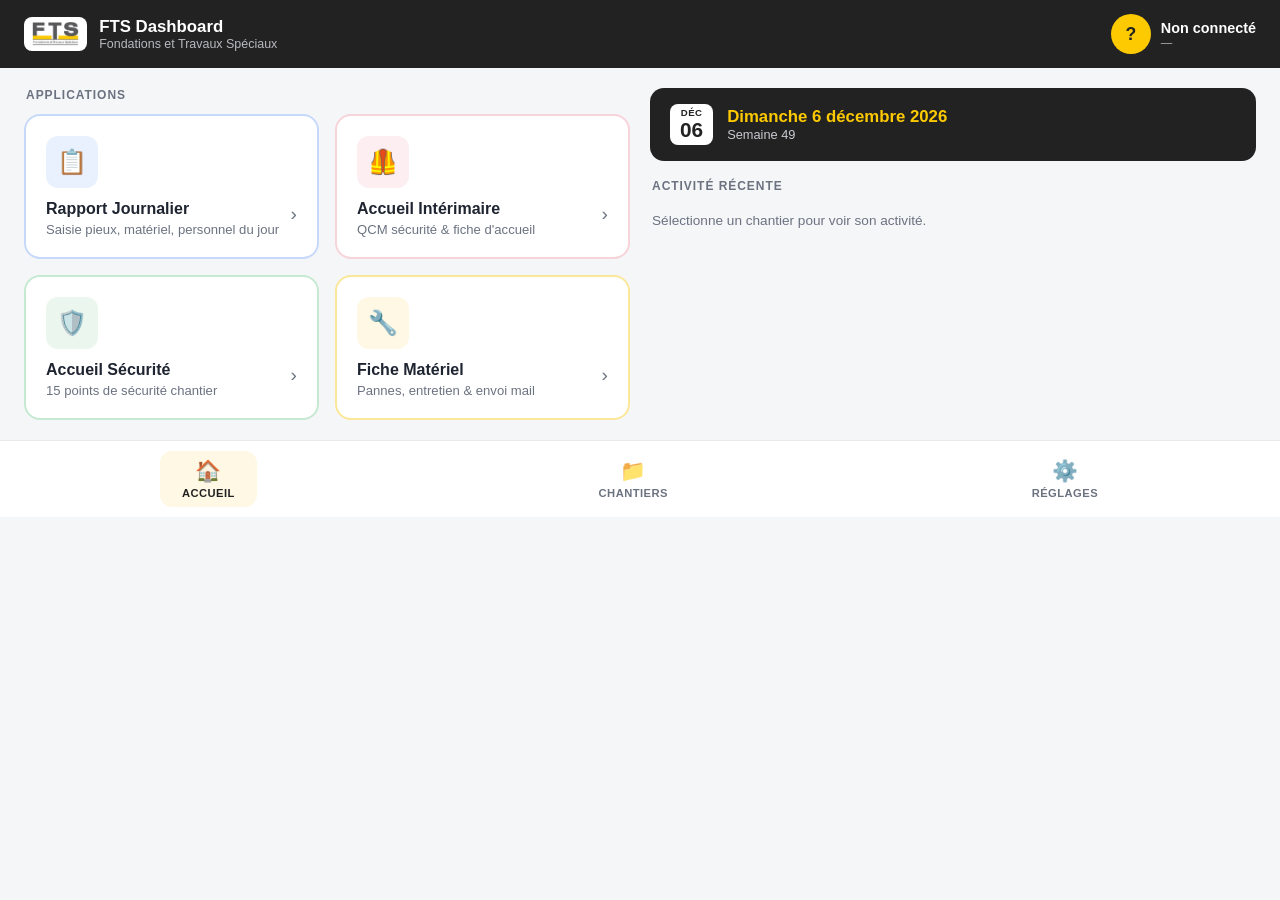
==== index.html @ 3847c440 "Logo réel + majuscules + logo cliquable" ====
<!DOCTYPE html>
<html lang="fr">
<head>
<meta charset="UTF-8">
<meta name="viewport" content="width=device-width, initial-scale=1.0, maximum-scale=1.0">
<meta name="mobile-web-app-capable" content="yes">
<meta name="theme-color" content="#3A3A3A">
<link rel="manifest" href="manifest_dashboard.json">
<link rel="icon" type="image/png" sizes="192x192" href="icon-dashboard-192.png">
<script>
if ("serviceWorker" in navigator) {
  navigator.serviceWorker.register("/sw_dashboard.js").catch(() => {});
}
</script>
<title>FTS Dashboard</title>
<link rel="stylesheet" href="css/dashboard.css">
<script src="https://accounts.google.com/gsi/client" async defer></script>
</head>
<body>

<div class="app-shell active" id="appShell">

  <!-- Barre du haut : logo, chantier actif, utilisateur -->
  <header class="app-topbar">
    <a href="/index.html" class="app-topbar-brand" style="text-decoration:none;color:inherit;cursor:pointer" aria-label="Retour à l'accueil">
      <img src="/assets/logo-fts.png" alt="FTS" class="logo-badge-img">

      <div class="brand-titles">
        <h1>FTS Dashboard</h1>
        <p>Fondations et Travaux Spéciaux</p>
      </div>
    </a>
    <div class="app-topbar-right">
      <div class="chantier-badge" id="chantierBadge" hidden>
        <div class="code" id="chantierBadgeCode">—</div>
        <div class="nom" id="chantierBadgeNom">—</div>
      </div>
      <div class="user-avatar-block">
        <div class="user-avatar" id="userAvatar">?</div>
        <div>
          <div class="name" id="userName">Non connecté</div>
          <div class="role" id="userRole">—</div>
        </div>
      </div>
    </div>
  </header>

  <!-- Vue ACCUEIL -->
  <main class="app-view active" id="view-accueil">
    <div class="app-body">
      <div class="app-col-left">
        <div class="activite-title" style="margin-top:0">Applications</div>
        <div class="app-tiles-grid">
          <a class="app-tile accent-blue" href="rapport/">
            <div class="tile-icon icon-blue">📋</div>
            <h3>Rapport Journalier</h3>
            <p>Saisie pieux, matériel, personnel du jour</p>
            <span class="tile-chevron">›</span>
          </a>
          <a class="app-tile accent-pink" href="accueil-interimaire/">
            <div class="tile-icon icon-pink">🦺</div>
            <h3>Accueil Intérimaire</h3>
            <p>QCM sécurité &amp; fiche d'accueil</p>
            <span class="tile-chevron">›</span>
          </a>
          <a class="app-tile accent-green" href="accueil-securite/">
            <div class="tile-icon icon-green">🛡️</div>
            <h3>Accueil Sécurité</h3>
            <p>15 points de sécurité chantier</p>
            <span class="tile-chevron">›</span>
          </a>
          <a class="app-tile accent-yellow" href="materiel/">
            <div class="tile-icon icon-yellow">🔧</div>
            <h3>Fiche Matériel</h3>
            <p>Pannes, entretien &amp; envoi mail</p>
            <span class="tile-chevron">›</span>
          </a>
        </div>
      </div>

      <div class="app-col-right">
        <div class="date-banner">
          <div class="date-box">
            <div class="mois" id="dateBoxMois">—</div>
            <div class="jour" id="dateBoxJour">—</div>
          </div>
          <div>
            <div class="date-main" id="dateMain">—</div>
            <div class="date-sub" id="dateSub">—</div>
          </div>
        </div>

        <div class="activite-title">Activité récente</div>
        <div id="activiteList">
          <div class="activite-empty">Sélectionne un chantier pour voir son activité.</div>
        </div>
      </div>
    </div>
  </main>

  <!-- Vue CHANTIERS -->
  <main class="app-view" id="view-chantiers">
    <div class="app-body" style="flex-direction:column;max-width:700px">
      <div class="panel" id="panel-chantier-actif">
        <h2 class="panel-title">Chantier actif</h2>
        <p class="panel-sub">Choisis le chantier sur lequel tu travailles aujourd'hui.</p>
        <div class="chantier-actif-row">
          <select id="chantierActifSelect" class="chantier-select">
            <option value="">— Sélectionner un chantier —</option>
          </select>
          <button type="button" class="btn-secondary" id="refreshChantiersBtn">↻ Actualiser</button>
        </div>
        <p class="form-status" id="chantierActifStatus"></p>
      </div>
    </div>
  </main>

  <!-- Vue RÉGLAGES -->
  <main class="app-view" id="view-reglages">
    <div class="app-body" style="flex-direction:column;max-width:600px">
      <div class="panel">
        <h2 class="panel-title">Compte Google</h2>
        <p class="panel-sub" id="adminAccountInfo">Non connecté</p>
        <button class="btn-secondary" id="signInBtn">Se connecter</button>
        <button class="btn-secondary" id="signOutBtn" hidden>Se déconnecter</button>
      </div>
      <div class="panel">
        <h2 class="panel-title">À propos</h2>
        <p class="panel-sub">FTS Dashboard — Fondations et Travaux Spéciaux.<br>Une seule appli pour l'ouverture de chantier, les rapports, les accueils et la fiche matériel.</p>
      </div>
    </div>
  </main>

  <!-- Barre de navigation basse -->
  <nav class="app-tabbar">
    <button class="app-tab active" id="tabAccueil" data-view="view-accueil">
      <span class="tab-icon">🏠</span>ACCUEIL
    </button>
    <button class="app-tab" id="tabChantiers" data-view="view-chantiers">
      <span class="tab-icon">📁</span>CHANTIERS
    </button>
    <button class="app-tab" id="tabReglages" data-view="view-reglages">
      <span class="tab-icon">⚙️</span>RÉGLAGES
    </button>
  </nav>

</div>

<script src="js/auth.js"></script>
<script src="js/drive.js"></script>
<script src="js/notifications.js"></script>
<script src="js/dashboard.js"></script>
</body>
</html>
---- css/dashboard.css ----
:root {
  --anthracite: #222222;
  --fts-yellow: #FDCA01;
  --bg: #F5F6F8;
  --card-bg: #FFFFFF;
  --text-main: #1E2430;
  --text-sub: #6B7280;
  --border: #E7E9ED;
  --blue: #EAF1FE;
  --blue-icon: #4C82F0;
  --pink: #FDEEF1;
  --pink-icon: #EE7C93;
  --green: #EAF6EE;
  --green-icon: #3FAE63;
  --yellow: #FEF8E4;
  --yellow-icon: #E8B923;
  --radius: 14px;
  --shadow: 0 1px 2px rgba(20,20,30,0.04), 0 6px 16px rgba(20,20,30,0.05);
}

* { box-sizing: border-box; }

body {
  margin: 0;
  font-family: -apple-system, BlinkMacSystemFont, "Segoe UI", Roboto, sans-serif;
  background: var(--bg);
  color: var(--text-main);
}

.topbar {
  display: flex;
  align-items: center;
  justify-content: space-between;
  padding: 14px 24px;
  background: var(--anthracite);
  color: white;
}

.topbar-brand {
  display: flex;
  align-items: baseline;
  gap: 10px;
}

.brand-mark {
  font-weight: 800;
  font-size: 1.2rem;
  color: var(--fts-yellow);
  letter-spacing: 0.5px;
}

.brand-sub {
  font-size: 0.8rem;
  color: #C9CBCF;
}

.topbar-actions {
  display: flex;
  align-items: center;
  gap: 10px;
}

.icon-btn {
  position: relative;
  background: rgba(255,255,255,0.08);
  border: none;
  color: white;
  border-radius: 10px;
  width: 38px;
  height: 38px;
  font-size: 1rem;
  cursor: pointer;
}

.icon-btn:hover { background: rgba(255,255,255,0.16); }

.badge {
  position: absolute;
  top: -4px;
  right: -4px;
  background: #E24C4C;
  color: white;
  font-size: 0.65rem;
  font-weight: 700;
  border-radius: 50%;
  width: 16px;
  height: 16px;
  display: flex;
  align-items: center;
  justify-content: center;
}

.user-chip {
  display: flex;
  align-items: center;
  gap: 8px;
  font-size: 0.85rem;
  padding: 6px 12px;
  background: rgba(255,255,255,0.08);
  border-radius: 20px;
}

.user-dot {
  width: 8px;
  height: 8px;
  border-radius: 50%;
  background: #9AA0AA;
}

.user-dot.online { background: #3FAE63; }

.dashboard {
  max-width: 960px;
  margin: 28px auto;
  padding: 0 20px;
  display: flex;
  flex-direction: column;
  gap: 24px;
}

.panel {
  background: var(--card-bg);
  border: 1px solid var(--border);
  border-radius: var(--radius);
  padding: 22px 24px;
}

.panel-title {
  margin: 0 0 4px 0;
  font-size: 1.05rem;
  font-weight: 700;
}

.panel-title.small-caps {
  text-transform: uppercase;
  font-size: 0.78rem;
  letter-spacing: 0.08em;
  color: var(--text-sub);
  font-weight: 700;
}

.panel-sub {
  margin: 0 0 18px 0;
  font-size: 0.88rem;
  color: var(--text-sub);
}

.chantier-form {
  display: grid;
  grid-template-columns: 1fr 1fr 1fr auto;
  gap: 14px;
  align-items: end;
}

.field {
  display: flex;
  flex-direction: column;
  gap: 6px;
}

.field label {
  font-size: 0.78rem;
  color: var(--text-sub);
  font-weight: 600;
}

.field input {
  padding: 9px 11px;
  border: 1px solid var(--border);
  border-radius: 8px;
  font-size: 0.9rem;
}

.field input:focus {
  outline: 2px solid var(--blue-icon);
  outline-offset: 1px;
}

.btn-primary {
  background: var(--anthracite);
  color: white;
  border: none;
  border-radius: 8px;
  padding: 10px 18px;
  font-size: 0.9rem;
  font-weight: 600;
  cursor: pointer;
  white-space: nowrap;
}

.btn-primary:hover { background: #34343a; }

.btn-secondary {
  background: white;
  border: 1px solid var(--border);
  border-radius: 8px;
  padding: 8px 14px;
  font-size: 0.85rem;
  font-weight: 600;
  cursor: pointer;
  margin-right: 8px;
}

.form-status {
  margin: 12px 0 0 0;
  font-size: 0.85rem;
  color: var(--text-sub);
  min-height: 1em;
}

.tiles-grid {
  display: grid;
  grid-template-columns: 1fr 1fr;
  gap: 16px;
  margin-top: 14px;
}

.tile {
  display: flex;
  align-items: center;
  gap: 14px;
  padding: 16px;
  background: var(--card-bg);
  border: 1px solid var(--border);
  border-radius: var(--radius);
  box-shadow: var(--shadow);
  text-decoration: none;
  color: inherit;
  transition: transform 0.12s ease, box-shadow 0.12s ease;
}

.tile:hover {
  transform: translateY(-2px);
  box-shadow: 0 4px 10px rgba(20,20,30,0.08), 0 10px 22px rgba(20,20,30,0.08);
}

.tile-icon {
  width: 46px;
  height: 46px;
  border-radius: 12px;
  display: flex;
  align-items: center;
  justify-content: center;
  font-size: 1.3rem;
  flex-shrink: 0;
}

.icon-blue { background: var(--blue); }
.icon-pink { background: var(--pink); }
.icon-green { background: var(--green); }
.icon-yellow { background: var(--yellow); }

.tile-body h3 {
  margin: 0 0 2px 0;
  font-size: 0.95rem;
  font-weight: 700;
}

.tile-body p {
  margin: 0;
  font-size: 0.82rem;
  color: var(--text-sub);
}

.tile-chevron {
  margin-left: auto;
  color: var(--text-sub);
  font-size: 1.2rem;
}

.side-panel {
  position: fixed;
  top: 0;
  right: 0;
  height: 100%;
  width: 340px;
  background: var(--card-bg);
  border-left: 1px solid var(--border);
  box-shadow: -6px 0 24px rgba(20,20,30,0.08);
  padding: 20px;
  z-index: 50;
}

.side-panel-header {
  display: flex;
  justify-content: space-between;
  align-items: center;
  margin-bottom: 16px;
}

.side-panel-header h3 { margin: 0; font-size: 1rem; }

.side-panel .icon-btn {
  background: var(--bg);
  color: var(--text-main);
}

.notif-list {
  list-style: none;
  margin: 0;
  padding: 0;
  display: flex;
  flex-direction: column;
  gap: 10px;
}

.notif-empty {
  color: var(--text-sub);
  font-size: 0.85rem;
}

.admin-block {
  margin-bottom: 22px;
  padding-bottom: 18px;
  border-bottom: 1px solid var(--border);
}

.admin-block h4 {
  margin: 0 0 8px 0;
  font-size: 0.85rem;
  text-transform: uppercase;
  letter-spacing: 0.05em;
  color: var(--text-sub);
}

.admin-hint {
  font-size: 0.82rem;
  color: var(--text-sub);
}

.chantier-actif-row {
  display: flex;
  gap: 10px;
  align-items: center;
}

.chantier-select {
  flex: 1;
  padding: 9px 11px;
  border: 1px solid var(--border);
  border-radius: 8px;
  font-size: 0.9rem;
  background: white;
  color: var(--text-main);
}

.chantier-select:focus {
  outline: 2px solid var(--blue-icon);
  outline-offset: 1px;
}

.chantier-select.actif-selected {
  border-color: var(--green-icon);
  background: var(--green);
}

/* ─── Vue "app" tablette (accueil / chantiers / réglages) ─── */

.app-shell {
  display: none;
  flex-direction: column;
  min-height: 100vh;
}
.app-shell.active { display: flex; }

.app-topbar {
  display: flex;
  align-items: center;
  justify-content: space-between;
  gap: 16px;
  padding: 14px 24px;
  background: var(--anthracite);
  color: white;
  flex-wrap: wrap;
}
.app-topbar-brand { display: flex; align-items: center; gap: 12px; }
.app-topbar-brand .logo-badge-img {
  background: white; border-radius: 8px; padding: 5px 8px;
  height: 34px; width: auto; display: block;
}
.app-topbar-brand .brand-titles h1 { font-size: 1.05rem; margin: 0; }
.app-topbar-brand .brand-titles p { font-size: 0.78rem; color: #B8BAC0; margin: 0; }

.app-topbar-right { display: flex; align-items: center; gap: 14px; }

.chantier-badge {
  border: 1px solid var(--fts-yellow);
  border-radius: 20px;
  padding: 6px 16px;
  text-align: center;
  line-height: 1.2;
}
.chantier-badge .code { color: var(--fts-yellow); font-weight: 800; font-size: 0.95rem; }
.chantier-badge .nom { color: #D8D9DC; font-size: 0.72rem; text-transform: uppercase; letter-spacing: 0.03em; }

.user-avatar-block { display: flex; align-items: center; gap: 10px; }
.user-avatar {
  width: 40px; height: 40px; border-radius: 50%;
  background: var(--fts-yellow); color: var(--anthracite);
  display: flex; align-items: center; justify-content: center;
  font-weight: 800; font-size: 1.1rem; flex-shrink: 0;
}
.user-avatar-block .name { font-size: 0.9rem; font-weight: 700; color: white; }
.user-avatar-block .role { font-size: 0.72rem; color: #B8BAC0; }

.app-body { flex: 1; display: flex; gap: 20px; padding: 20px 24px; max-width: 1400px; margin: 0 auto; width: 100%; }
.app-col-left { flex: 1; min-width: 0; }
.app-col-right { flex: 1; min-width: 0; }

.app-tiles-grid { display: grid; grid-template-columns: 1fr 1fr; gap: 16px; margin-top: 12px; }
.app-tile {
  border: 2px solid var(--border); border-radius: 16px; padding: 20px;
  background: white; text-decoration: none; color: inherit; display: block;
  transition: transform 0.12s ease, box-shadow 0.12s ease;
}
.app-tile:hover { transform: translateY(-2px); box-shadow: var(--shadow); }
.app-tile.accent-blue { border-color: #C7D9FB; }
.app-tile.accent-pink { border-color: #F7D3DA; }
.app-tile.accent-green { border-color: #C6E9D1; }
.app-tile.accent-yellow { border-color: #FBE79A; }
.app-tile .tile-icon { width: 52px; height: 52px; font-size: 1.5rem; margin-bottom: 12px; }
.app-tile h3 { margin: 0 0 4px 0; font-size: 1rem; }
.app-tile p { margin: 0; font-size: 0.82rem; color: var(--text-sub); }
.app-tile .tile-chevron { float: right; margin-top: -34px; }

.date-banner {
  background: var(--anthracite); color: white; border-radius: 14px;
  padding: 16px 20px; display: flex; align-items: center; gap: 14px;
}
.date-banner .date-box {
  background: white; color: var(--anthracite); border-radius: 8px;
  padding: 4px 10px; text-align: center; line-height: 1.1; flex-shrink: 0;
}
.date-banner .date-box .mois { font-size: 0.6rem; font-weight: 800; letter-spacing: 0.05em; }
.date-banner .date-box .jour { font-size: 1.3rem; font-weight: 800; }
.date-banner .date-main { font-weight: 700; color: var(--fts-yellow); font-size: 1.05rem; }
.date-banner .date-sub { font-size: 0.8rem; color: #C9CBCF; }

.activite-title { text-transform: uppercase; font-size: 0.75rem; letter-spacing: 0.08em; color: var(--text-sub); font-weight: 700; margin: 18px 0 10px 2px; }
.activite-item {
  background: white; border: 1px solid var(--border); border-radius: 12px;
  padding: 12px 16px; display: flex; align-items: flex-start; gap: 12px; margin-bottom: 10px;
}
.activite-dot { width: 9px; height: 9px; border-radius: 50%; margin-top: 5px; flex-shrink: 0; }
.activite-dot.blue { background: #4C82F0; }
.activite-dot.red { background: #E24C4C; }
.activite-dot.green { background: #3FAE63; }
.activite-dot.yellow { background: #E8B923; }
.activite-body { flex: 1; min-width: 0; }
.activite-body .titre { font-weight: 700; font-size: 0.9rem; }
.activite-body .detail { font-size: 0.8rem; color: var(--text-sub); }
.activite-time { font-size: 0.78rem; color: var(--text-sub); white-space: nowrap; }
.activite-empty { font-size: 0.85rem; color: var(--text-sub); padding: 10px 2px; }

.app-tabbar {
  display: flex; justify-content: space-around; align-items: center;
  background: white; border-top: 1px solid var(--border);
  padding: 10px 0 calc(10px + env(safe-area-inset-bottom));
  position: sticky; bottom: 0;
}
.app-tab {
  display: flex; flex-direction: column; align-items: center; gap: 4px;
  background: none; border: none; cursor: pointer; padding: 8px 22px; border-radius: 12px;
  font-size: 0.7rem; font-weight: 700; letter-spacing: 0.04em; color: var(--text-sub);
}
.app-tab .tab-icon { font-size: 1.3rem; }
.app-tab.active { background: var(--yellow); color: var(--anthracite); }

.app-view { display: none; }
.app-view.active { display: block; }

@media (max-width: 900px) {
  .app-body { flex-direction: column; }
  .app-tiles-grid { grid-template-columns: 1fr 1fr; }
}
@media (max-width: 640px) {
  .app-tiles-grid { grid-template-columns: 1fr; }
  .app-topbar { padding: 12px 16px; }
  .tiles-grid { grid-template-columns: 1fr; }
  .chantier-form { grid-template-columns: 1fr; }
  .chantier-actif-row { flex-direction: column; align-items: stretch; }
  .side-panel { width: 100%; }
}
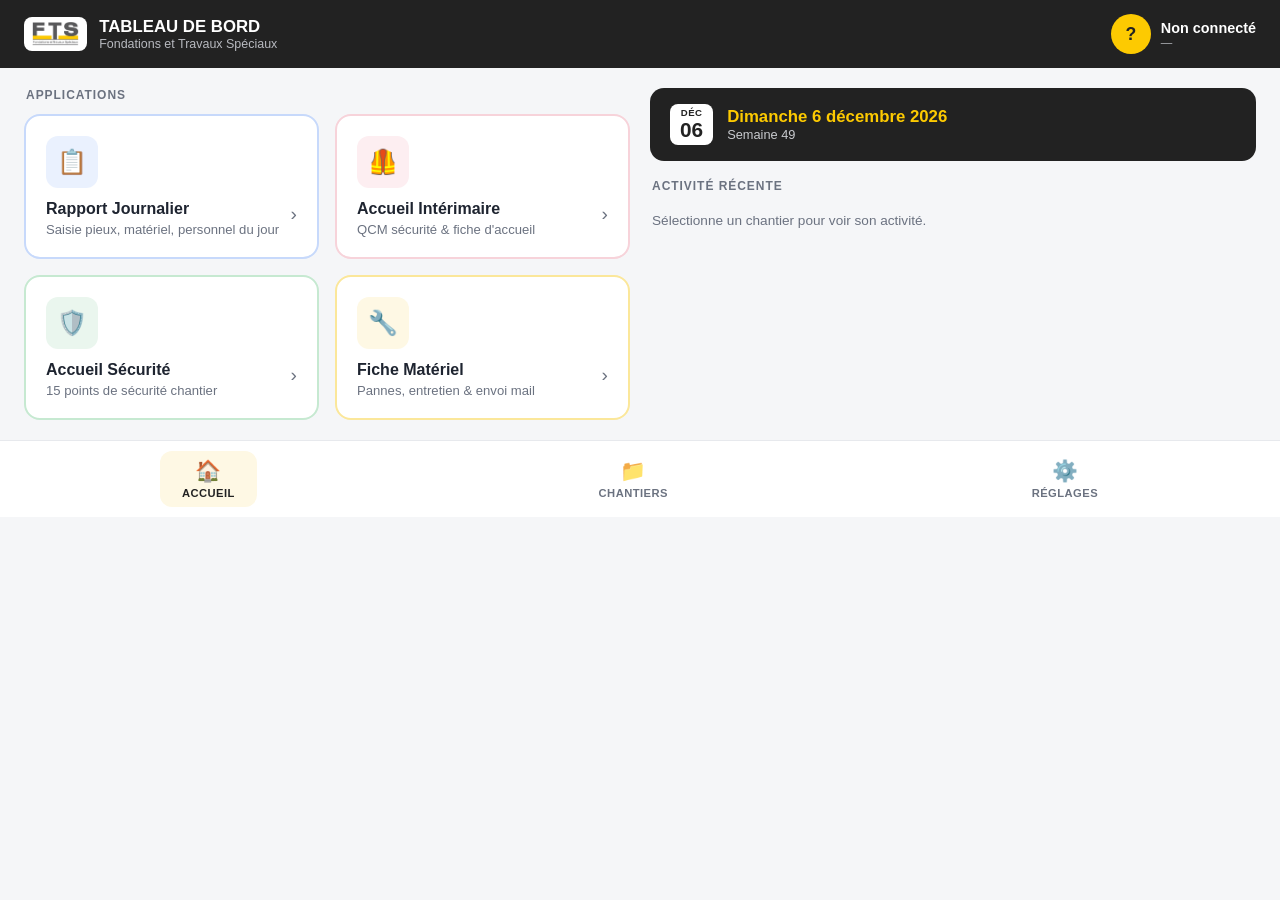
==== commit da4e3556: "MAJ TOTALE" ====
--- a/index.html
+++ b/index.html
@@ -12,7 +12,7 @@
   navigator.serviceWorker.register("/sw_dashboard.js").catch(() => {});
 }
 </script>
-<title>FTS Dashboard</title>
+<title>Tableau de bord</title>
 <link rel="stylesheet" href="css/dashboard.css">
 <script src="https://accounts.google.com/gsi/client" async defer></script>
 </head>
@@ -26,7 +26,7 @@
       <img src="/assets/logo-fts.png" alt="FTS" class="logo-badge-img">
 
       <div class="brand-titles">
-        <h1>FTS Dashboard</h1>
+        <h1>TABLEAU DE BORD</h1>
         <p>Fondations et Travaux Spéciaux</p>
       </div>
     </a>
@@ -112,8 +112,37 @@
         </div>
         <p class="form-status" id="chantierActifStatus"></p>
       </div>
+
+      <!-- Documents du chantier -->
+      <div class="panel" id="panel-documents" hidden>
+        <h2 class="panel-title">Documents du chantier</h2>
+        <p class="panel-sub">Consulte les dossiers et fichiers directement ici, sans ouvrir Google Drive.</p>
+
+        <!-- Fil d'ariane -->
+        <div id="docsBreadcrumb" class="docs-breadcrumb"></div>
+
+        <!-- Grille des dossiers -->
+        <div id="docsFolders" class="docs-folders-grid"></div>
+
+        <!-- Liste des fichiers d'un dossier -->
+        <div id="docsFiles" class="docs-files-list"></div>
+      </div>
     </div>
   </main>
+
+  <!-- Aperçu de fichier -->
+  <div class="doc-preview-overlay" id="docPreviewOverlay">
+    <div class="doc-preview-box">
+      <div class="doc-preview-header">
+        <span id="docPreviewTitle">Fichier</span>
+        <div>
+          <a id="docPreviewOpenLink" href="#" target="_blank" class="btn-secondary" style="margin-right:8px">Ouvrir dans Drive ↗</a>
+          <button class="icon-btn-dark" id="docPreviewClose">✕</button>
+        </div>
+      </div>
+      <iframe id="docPreviewFrame" class="doc-preview-frame"></iframe>
+    </div>
+  </div>
 
   <!-- Vue RÉGLAGES -->
   <main class="app-view" id="view-reglages">
@@ -126,7 +155,7 @@
       </div>
       <div class="panel">
         <h2 class="panel-title">À propos</h2>
-        <p class="panel-sub">FTS Dashboard — Fondations et Travaux Spéciaux.<br>Une seule appli pour l'ouverture de chantier, les rapports, les accueils et la fiche matériel.</p>
+        <p class="panel-sub">TABLEAU DE BORD — Fondations et Travaux Spéciaux.<br>Une seule appli pour l'ouverture de chantier, les rapports, les accueils et la fiche matériel.</p>
       </div>
     </div>
   </main>
--- a/css/dashboard.css
+++ b/css/dashboard.css
@@ -469,6 +469,66 @@
 .app-view { display: none; }
 .app-view.active { display: block; }
 
+/* ─── Documents du chantier (visualisation Drive intégrée) ─── */
+
+.docs-breadcrumb {
+  font-size: 0.82rem;
+  color: var(--text-sub);
+  margin: 4px 0 14px 0;
+}
+.docs-breadcrumb a { color: var(--blue-icon); cursor: pointer; text-decoration: none; }
+.docs-breadcrumb a:hover { text-decoration: underline; }
+
+.docs-folders-grid {
+  display: grid;
+  grid-template-columns: repeat(auto-fill, minmax(160px, 1fr));
+  gap: 12px;
+}
+.docs-folder-tile {
+  display: flex; flex-direction: column; align-items: center; gap: 6px;
+  padding: 16px 8px; border: 1px solid var(--border); border-radius: 12px;
+  background: white; cursor: pointer; text-align: center;
+  transition: transform 0.12s ease, box-shadow 0.12s ease;
+}
+.docs-folder-tile:hover { transform: translateY(-2px); box-shadow: var(--shadow); }
+.docs-folder-tile .icon { font-size: 1.8rem; }
+.docs-folder-tile .name { font-size: 0.78rem; font-weight: 700; color: var(--text-main); word-break: break-word; }
+
+.docs-files-list { margin-top: 14px; }
+.docs-file-row {
+  display: flex; align-items: center; gap: 12px;
+  padding: 10px 12px; border: 1px solid var(--border); border-radius: 10px;
+  margin-bottom: 8px; cursor: pointer; background: white;
+  transition: background 0.12s ease;
+}
+.docs-file-row:hover { background: var(--bg); }
+.docs-file-row .icon { font-size: 1.3rem; flex-shrink: 0; }
+.docs-file-row .info { flex: 1; min-width: 0; }
+.docs-file-row .filename { font-size: 0.88rem; font-weight: 600; color: var(--text-main); overflow: hidden; text-overflow: ellipsis; white-space: nowrap; }
+.docs-file-row .meta { font-size: 0.76rem; color: var(--text-sub); }
+.docs-empty { font-size: 0.85rem; color: var(--text-sub); padding: 10px 2px; }
+
+.doc-preview-overlay {
+  display: none;
+  position: fixed; inset: 0; background: rgba(20,20,30,0.7);
+  z-index: 1000; align-items: center; justify-content: center; padding: 20px;
+}
+.doc-preview-overlay.open { display: flex; }
+.doc-preview-box {
+  background: white; border-radius: 14px; overflow: hidden;
+  width: 100%; max-width: 900px; height: 85vh;
+  display: flex; flex-direction: column;
+}
+.doc-preview-header {
+  display: flex; align-items: center; justify-content: space-between;
+  padding: 12px 16px; background: var(--anthracite); color: white; font-weight: 700; font-size: 0.9rem;
+}
+.icon-btn-dark {
+  background: rgba(255,255,255,0.12); border: none; color: white;
+  border-radius: 8px; width: 32px; height: 32px; cursor: pointer; font-size: 0.9rem;
+}
+.doc-preview-frame { flex: 1; border: none; width: 100%; }
+
 @media (max-width: 900px) {
   .app-body { flex-direction: column; }
   .app-tiles-grid { grid-template-columns: 1fr 1fr; }
@@ -480,4 +540,5 @@
   .chantier-form { grid-template-columns: 1fr; }
   .chantier-actif-row { flex-direction: column; align-items: stretch; }
   .side-panel { width: 100%; }
-}
+  .docs-folders-grid { grid-template-columns: repeat(auto-fill, minmax(120px, 1fr)); }
+}
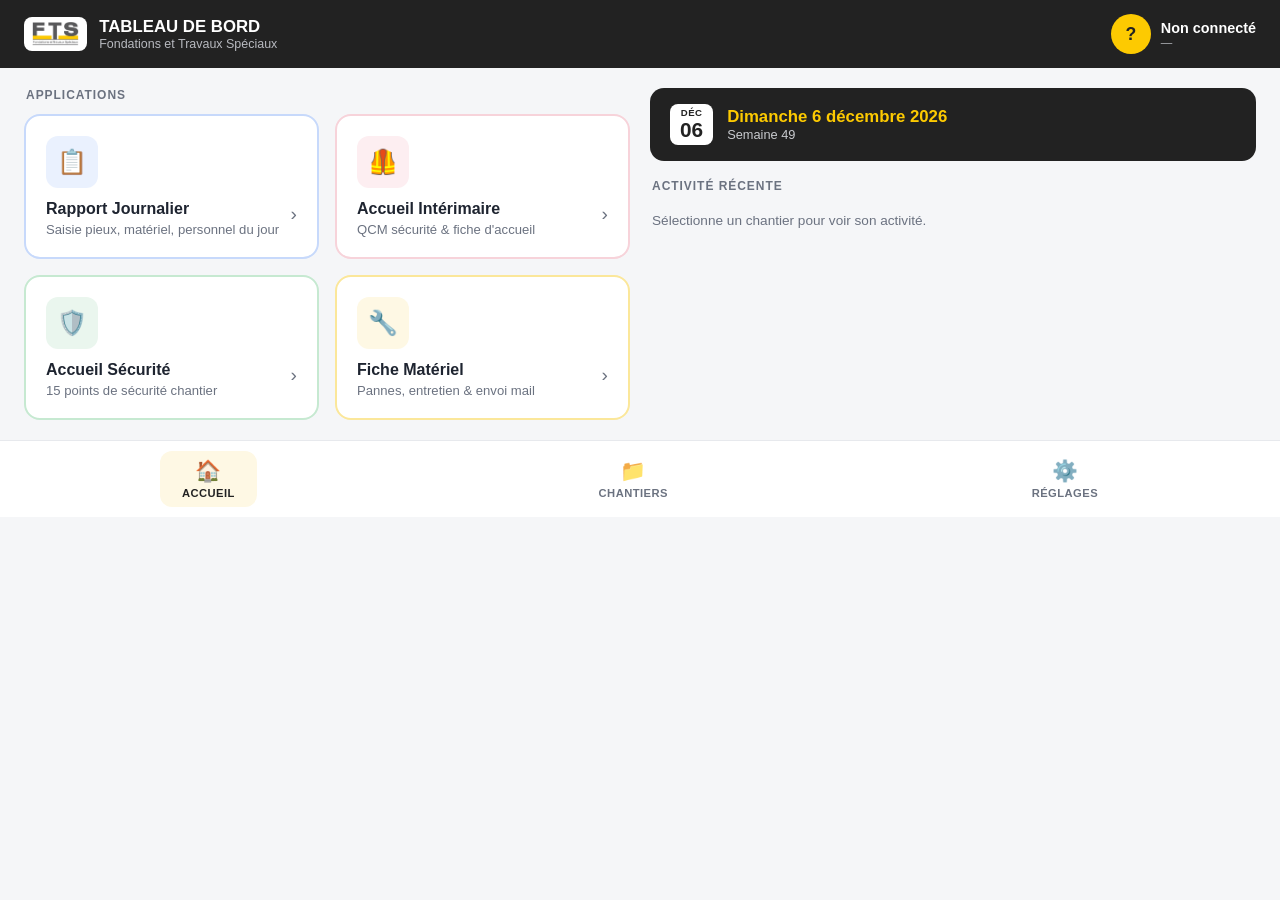
==== commit 60e60204: "MAJ DASH BOARD" ====
--- a/index.html
+++ b/index.html
@@ -116,6 +116,7 @@
       <!-- Documents du chantier -->
       <div class="panel" id="panel-documents" hidden>
         <h2 class="panel-title">Documents du chantier</h2>
+        <p class="panel-sub" id="docsChantierNom" style="font-weight:700;color:var(--text-main)"></p>
         <p class="panel-sub">Consulte les dossiers et fichiers directement ici, sans ouvrir Google Drive.</p>
 
         <!-- Fil d'ariane -->
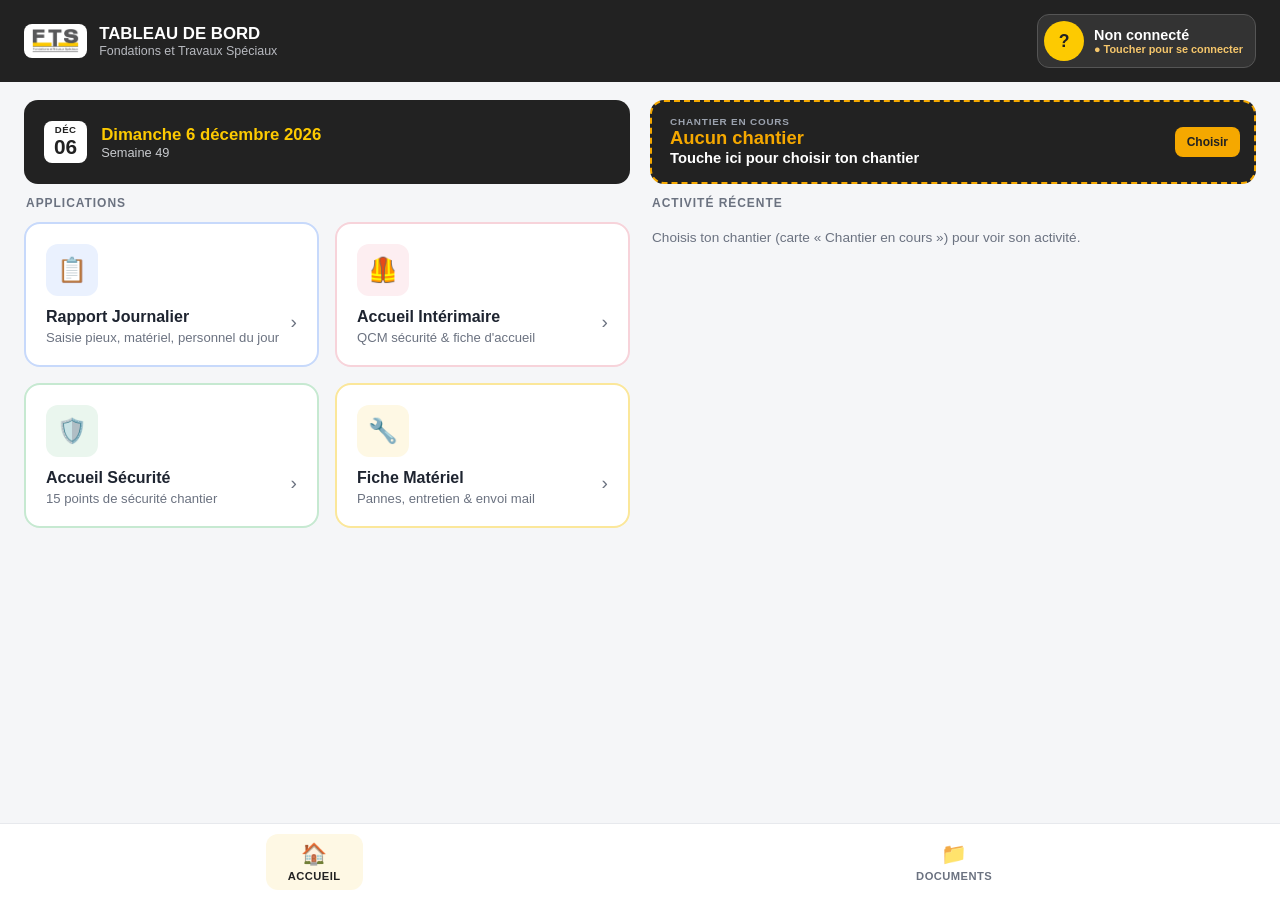
==== commit dd1c6824: "Accueil tablette v3 : chantier en cours, objectif, documents et visionneuse hors ligne" ====
--- a/index.html
+++ b/index.html
@@ -20,33 +20,48 @@
 
 <div class="app-shell active" id="appShell">
 
-  <!-- Barre du haut : logo, chantier actif, utilisateur -->
+  <!-- Barre du haut : logo, pastille hors ligne, bouton compte -->
   <header class="app-topbar">
     <a href="/index.html" class="app-topbar-brand" style="text-decoration:none;color:inherit;cursor:pointer" aria-label="Retour à l'accueil">
       <img src="/assets/logo-fts.png" alt="FTS" class="logo-badge-img">
-
       <div class="brand-titles">
         <h1>TABLEAU DE BORD</h1>
         <p>Fondations et Travaux Spéciaux</p>
       </div>
     </a>
     <div class="app-topbar-right">
-      <div class="chantier-badge" id="chantierBadge" hidden>
-        <div class="code" id="chantierBadgeCode">—</div>
-        <div class="nom" id="chantierBadgeNom">—</div>
-      </div>
-      <div class="user-avatar-block">
+      <span class="ac-horsligne" id="pastilleHorsLigne" hidden>📡 Hors ligne</span>
+      <button type="button" class="user-avatar-block ac-user-btn" id="userBtn" aria-label="Mon compte">
         <div class="user-avatar" id="userAvatar">?</div>
-        <div>
+        <div style="text-align:left">
           <div class="name" id="userName">Non connecté</div>
-          <div class="role" id="userRole">—</div>
+          <div class="role" id="userRole"><span class="ac-st off">● Toucher pour se connecter</span></div>
         </div>
-      </div>
+      </button>
     </div>
   </header>
 
   <!-- Vue ACCUEIL -->
   <main class="app-view active" id="view-accueil">
+    <div class="ac-top-row">
+      <div class="date-banner">
+        <div class="date-box">
+          <div class="mois" id="dateBoxMois">—</div>
+          <div class="jour" id="dateBoxJour">—</div>
+        </div>
+        <div>
+          <div class="date-main" id="dateMain">—</div>
+          <div class="date-sub" id="dateSub">—</div>
+        </div>
+      </div>
+      <button type="button" class="ac-chantier-card" id="chantierCard">
+        <span class="lbl">Chantier en cours</span>
+        <span class="code" id="chantierCode">Aucun chantier</span>
+        <span class="nom" id="chantierNom">Touche ici pour choisir ton chantier</span>
+        <span class="chg" id="chantierChg">Choisir</span>
+      </button>
+    </div>
+
     <div class="app-body">
       <div class="app-col-left">
         <div class="activite-title" style="margin-top:0">Applications</div>
@@ -79,84 +94,33 @@
       </div>
 
       <div class="app-col-right">
-        <div class="date-banner">
-          <div class="date-box">
-            <div class="mois" id="dateBoxMois">—</div>
-            <div class="jour" id="dateBoxJour">—</div>
-          </div>
-          <div>
-            <div class="date-main" id="dateMain">—</div>
-            <div class="date-sub" id="dateSub">—</div>
-          </div>
-        </div>
-
-        <div class="activite-title">Activité récente</div>
+        <div id="objectifBloc" hidden></div>
+        <div class="activite-title" id="activiteTitre">Activité récente</div>
         <div id="activiteList">
-          <div class="activite-empty">Sélectionne un chantier pour voir son activité.</div>
+          <div class="activite-empty">Choisis un chantier pour voir son activité.</div>
         </div>
       </div>
     </div>
   </main>
 
-  <!-- Vue CHANTIERS -->
-  <main class="app-view" id="view-chantiers">
-    <div class="app-body" style="flex-direction:column;max-width:700px">
-      <div class="panel" id="panel-chantier-actif">
-        <h2 class="panel-title">Chantier actif</h2>
-        <p class="panel-sub">Choisis le chantier sur lequel tu travailles aujourd'hui.</p>
-        <div class="chantier-actif-row">
-          <select id="chantierActifSelect" class="chantier-select">
-            <option value="">— Sélectionner un chantier —</option>
-          </select>
-          <button type="button" class="btn-secondary" id="refreshChantiersBtn">↻ Actualiser</button>
-        </div>
-        <p class="form-status" id="chantierActifStatus"></p>
-      </div>
-
-      <!-- Documents du chantier -->
-      <div class="panel" id="panel-documents" hidden>
-        <h2 class="panel-title">Documents du chantier</h2>
-        <p class="panel-sub" id="docsChantierNom" style="font-weight:700;color:var(--text-main)"></p>
-        <p class="panel-sub">Consulte les dossiers et fichiers directement ici, sans ouvrir Google Drive.</p>
-
-        <!-- Fil d'ariane -->
-        <div id="docsBreadcrumb" class="docs-breadcrumb"></div>
-
-        <!-- Grille des dossiers -->
-        <div id="docsFolders" class="docs-folders-grid"></div>
-
-        <!-- Liste des fichiers d'un dossier -->
-        <div id="docsFiles" class="docs-files-list"></div>
-      </div>
-    </div>
-  </main>
-
-  <!-- Aperçu de fichier -->
-  <div class="doc-preview-overlay" id="docPreviewOverlay">
-    <div class="doc-preview-box">
-      <div class="doc-preview-header">
-        <span id="docPreviewTitle">Fichier</span>
-        <div>
-          <a id="docPreviewOpenLink" href="#" target="_blank" class="btn-secondary" style="margin-right:8px">Ouvrir dans Drive ↗</a>
-          <button class="icon-btn-dark" id="docPreviewClose">✕</button>
-        </div>
-      </div>
-      <iframe id="docPreviewFrame" class="doc-preview-frame"></iframe>
-    </div>
-  </div>
-
-  <!-- Vue RÉGLAGES -->
-  <main class="app-view" id="view-reglages">
-    <div class="app-body" style="flex-direction:column;max-width:600px">
-      <div class="panel">
-        <h2 class="panel-title">Compte Google</h2>
-        <p class="panel-sub" id="adminAccountInfo">Non connecté</p>
-        <button class="btn-secondary" id="signInBtn">Se connecter</button>
-        <button class="btn-secondary" id="signOutBtn" hidden>Se déconnecter</button>
-      </div>
-      <div class="panel">
-        <h2 class="panel-title">À propos</h2>
-        <p class="panel-sub">TABLEAU DE BORD — Fondations et Travaux Spéciaux.<br>Une seule appli pour l'ouverture de chantier, les rapports, les accueils et la fiche matériel.</p>
+  <!-- Vue DOCUMENTS -->
+  <main class="app-view" id="view-documents">
+    <div class="dc-wrap">
+      <div class="dc" id="dcRoot">
+        <nav class="dc-side" id="dcSide"></nav>
+        <section class="dc-main">
+          <div class="dc-head">
+            <div class="dc-head-t">
+              <h3 id="dcTitre">Documents</h3>
+              <div class="dc-sub" id="dcSub"></div>
+            </div>
+            <input type="search" class="dc-search" id="dcRecherche" placeholder="🔍 Rechercher dans le chantier…" autocomplete="off">
+            <button type="button" class="dc-keep" id="dcGarder" hidden>📥 Tout garder hors ligne</button>
+            <button type="button" class="dc-refresh" id="dcActualiser" title="Actualiser">↻</button>
+          </div>
+          <p class="dc-status" id="dcStatus"></p>
+          <div class="dc-grid" id="dcGrid"></div>
+        </section>
       </div>
     </div>
   </main>
@@ -166,19 +130,68 @@
     <button class="app-tab active" id="tabAccueil" data-view="view-accueil">
       <span class="tab-icon">🏠</span>ACCUEIL
     </button>
-    <button class="app-tab" id="tabChantiers" data-view="view-chantiers">
-      <span class="tab-icon">📁</span>CHANTIERS
-    </button>
-    <button class="app-tab" id="tabReglages" data-view="view-reglages">
-      <span class="tab-icon">⚙️</span>RÉGLAGES
+    <button class="app-tab" id="tabDocuments" data-view="view-documents">
+      <span class="tab-icon">📁</span>DOCUMENTS
     </button>
   </nav>
 
 </div>
 
+<!-- Fenêtre : choisir mon chantier -->
+<div class="pop-ov" id="popChantier" hidden>
+  <div class="pop" role="dialog" aria-labelledby="popChantierTitre">
+    <div class="pop-h"><span id="popChantierTitre">Choisir mon chantier</span><button type="button" class="pop-x" data-close="popChantier" aria-label="Fermer">✕</button></div>
+    <div class="pop-b">
+      <input type="search" class="pop-s" id="popChantierRecherche" placeholder="🔍 Rechercher un chantier (code, ville, nom)…" autocomplete="off">
+      <div id="popChantierListe"></div>
+      <div class="pop-note">Seuls les chantiers qui te sont partagés apparaissent ici. En changeant de chantier, les documents gardés hors ligne de l'ancien chantier sont retirés de la tablette.</div>
+    </div>
+  </div>
+</div>
+
+<!-- Fenêtre : mon compte -->
+<div class="pop-ov" id="popCompte" hidden>
+  <div class="pop" role="dialog" aria-labelledby="popCompteTitre">
+    <div class="pop-h"><span id="popCompteTitre">Mon compte</span><button type="button" class="pop-x" data-close="popCompte" aria-label="Fermer">✕</button></div>
+    <div class="pop-b" id="popCompteCorps"></div>
+  </div>
+</div>
+
+<!-- Visionneuse plein écran (PDF, photos) -->
+<div class="vw" id="vw" hidden>
+  <div class="vw-h">
+    <button type="button" class="vw-b" id="vwRetour">← Retour</button>
+    <div class="vw-t"><span id="vwTitre"></span><small id="vwSousTitre"></small></div>
+    <div class="vw-r">
+      <button type="button" class="vw-b" id="vwTelecharger" title="Télécharger">⬇ <span>Télécharger</span></button>
+      <a class="vw-b" id="vwDrive" href="#" target="_blank" rel="noopener" title="Ouvrir dans Drive">↗ <span>Ouvrir dans Drive</span></a>
+    </div>
+  </div>
+  <div class="vw-zone" id="vwZone">
+    <div class="vw-inner" id="vwInner"></div>
+  </div>
+  <div class="vw-hint" id="vwAide" hidden>🤏 Pince pour zoomer · double-tap = zoom rapide</div>
+  <div class="vw-off" id="vwOff" hidden>✓ Disponible hors ligne</div>
+  <div class="vw-mini" id="vwMini" hidden><canvas id="vwMiniCanvas"></canvas><div class="vw-cad" id="vwCad"></div></div>
+  <div class="vw-bar" id="vwBarre" hidden>
+    <button type="button" class="vw-z" id="vwMoins" aria-label="Dézoomer">−</button>
+    <span class="vw-v" id="vwZoom">100 %</span>
+    <button type="button" class="vw-z" id="vwPlus" aria-label="Zoomer">+</button>
+    <span class="vw-s"></span>
+    <button type="button" class="vw-aj" id="vwAjuster">↔ Ajuster</button>
+    <span class="vw-s"></span>
+    <span class="vw-p" id="vwPage">Page 1 / 1</span>
+  </div>
+  <div class="vw-msg" id="vwMessage" hidden></div>
+</div>
+
+<div class="ac-toast" id="toast" hidden></div>
+
 <script src="js/auth.js"></script>
 <script src="js/drive.js"></script>
+<script src="js/sheets.js"></script>
 <script src="js/notifications.js"></script>
+<script src="js/documents.js"></script>
 <script src="js/dashboard.js"></script>
 </body>
 </html>
--- a/css/dashboard.css
+++ b/css/dashboard.css
@@ -38,7 +38,7 @@
 
 .topbar-brand {
   display: flex;
-  align-items: baseline;
+  align-items: center;
   gap: 10px;
 }
 
@@ -542,3 +542,162 @@
   .side-panel { width: 100%; }
   .docs-folders-grid { grid-template-columns: repeat(auto-fill, minmax(120px, 1fr)); }
 }
+
+/* ═══ Accueil tablette v3 (nov. 2026) : date / chantier, objectif, compte, documents, visionneuse ═══ */
+.app-view.active { display: flex; flex-direction: column; flex: 1; }
+.app-tabbar { z-index: 20; }
+
+.ac-user-btn { background: #333; border: 1px solid #555; border-radius: 12px; padding: 6px 12px 6px 6px; cursor: pointer; color: inherit; font: inherit; }
+.ac-user-btn:active { background: #3d3d3d; }
+.ac-st { font-size: 0.68rem; font-weight: 700; color: #7CD992; }
+.ac-st.off { color: #F5C66B; }
+.ac-horsligne { display: inline-flex; align-items: center; gap: 6px; background: #C0392B; color: #fff; font-weight: 800; font-size: 0.72rem; padding: 6px 10px; border-radius: 20px; }
+.ac-horsligne[hidden] { display: none; }
+
+.ac-top-row { display: grid; grid-template-columns: 1fr 1fr; gap: 20px; padding: 18px 24px 0; max-width: 1400px; margin: 0 auto; width: 100%; }
+.ac-top-row + .app-body { padding-top: 12px; }
+.ac-chantier-card { position: relative; background: var(--anthracite); border: 2px solid #F5A800; border-radius: 14px; padding: 14px 110px 14px 18px; display: flex; flex-direction: column; justify-content: center; text-align: left; cursor: pointer; font: inherit; min-height: 84px; }
+.ac-chantier-card:active { background: #2e2e2e; }
+.ac-chantier-card .lbl { font-size: 0.62rem; font-weight: 800; letter-spacing: 0.08em; color: #9CA3AF; text-transform: uppercase; }
+.ac-chantier-card .code { color: #F5A800; font-weight: 800; font-size: 1.15rem; line-height: 1.2; }
+.ac-chantier-card .ville { color: #fff; font-weight: 800; font-size: 0.95rem; line-height: 1.3; }
+.ac-chantier-card .ville:empty { display: none; }
+.ac-chantier-card .nom { color: #fff; font-weight: 700; font-size: 0.92rem; line-height: 1.3; display: -webkit-box; -webkit-line-clamp: 2; -webkit-box-orient: vertical; overflow: hidden; }
+.ac-chantier-card .chg { position: absolute; right: 14px; top: 50%; transform: translateY(-50%); background: #F5A800; color: #222; font-weight: 800; font-size: 0.75rem; padding: 8px 12px; border-radius: 8px; }
+.ac-chantier-card.vide { border-style: dashed; }
+
+/* Objectif chantier */
+.obj-card { background: #fff; border: 1px solid var(--border); border-radius: 14px; padding: 14px 16px; display: flex; flex-direction: column; gap: 14px; }
+.obj-row .obj-top { display: flex; justify-content: space-between; align-items: baseline; margin-bottom: 6px; }
+.obj-row .obj-lbl { font-size: 0.72rem; font-weight: 800; letter-spacing: 0.06em; color: #6B7280; text-transform: uppercase; }
+.obj-row .obj-val { font-size: 1.05rem; font-weight: 800; color: #2A2A2A; }
+.obj-row .obj-val small { font-size: 0.8rem; font-weight: 600; color: #6B7280; }
+.obj-bar { height: 6px; background: #EEF0F3; border-radius: 4px; overflow: hidden; }
+.obj-fill { height: 100%; background: #F5A800; border-radius: 4px; }
+.obj-fill.retard { background: #C0392B; }
+.obj-sub { display: flex; justify-content: space-between; gap: 10px; font-size: 0.74rem; color: #6B7280; margin-top: 5px; }
+.obj-sub b { color: #2A2A2A; }
+.obj-sub .rouge { color: #C0392B; font-weight: 800; }
+.obj-rythme { border-top: 1px dashed var(--border); padding-top: 10px; font-size: 0.8rem; color: #4B5563; line-height: 1.45; }
+.obj-rythme b { color: #2A2A2A; }
+.obj-rythme.alerte, .obj-rythme.alerte b { color: #A04000; }
+.obj-maj { font-size: 0.68rem; color: #9CA3AF; text-align: right; margin-top: -8px; }
+
+/* Fenêtres (chantier, compte) */
+.pop-ov { position: fixed; inset: 0; background: rgba(0,0,0,0.45); display: flex; align-items: flex-start; justify-content: center; padding: 70px 16px 16px; z-index: 900; }
+.pop-ov[hidden] { display: none; }
+.pop { background: #fff; border-radius: 16px; width: 100%; max-width: 620px; max-height: calc(100vh - 90px); display: flex; flex-direction: column; overflow: hidden; border: 2px solid #F5A800; box-shadow: 0 20px 60px rgba(0,0,0,0.35); }
+.pop-h { display: flex; justify-content: space-between; align-items: center; background: var(--anthracite); color: #fff; padding: 12px 14px 12px 18px; font-weight: 800; }
+.pop-x { background: rgba(255,255,255,0.12); border: none; color: #fff; border-radius: 8px; width: 40px; height: 40px; font-size: 1rem; cursor: pointer; }
+.pop-b { padding: 14px 18px; overflow-y: auto; }
+.pop-s { width: 100%; border: 1.5px solid #DDD; border-radius: 10px; padding: 12px; font-size: 1rem; margin-bottom: 12px; font-family: inherit; }
+.ch-it { display: flex; align-items: center; gap: 14px; width: 100%; border: 1.5px solid #E5E7EB; border-radius: 12px; padding: 12px 14px; margin-bottom: 10px; background: #fff; text-align: left; cursor: pointer; font: inherit; color: inherit; }
+.ch-it.on { border-color: #F5A800; background: #FFF8E1; }
+.ch-it .c { font-weight: 800; color: #B07800; min-width: 86px; font-size: 0.9rem; }
+.ch-it .v { font-weight: 700; display: -webkit-box; -webkit-line-clamp: 2; -webkit-box-orient: vertical; overflow: hidden; }
+.ch-it .n { font-size: 0.8rem; color: #6B7280; }
+.ch-it .ok { margin-left: auto; font-size: 0.72rem; font-weight: 800; color: #B07800; white-space: nowrap; }
+.pop-vide { font-size: 0.88rem; color: #6B7280; padding: 8px 2px 14px; }
+.pop-note { font-size: 0.78rem; color: #6B7280; margin-top: 12px; line-height: 1.5; }
+.acc-row { display: flex; gap: 14px; align-items: center; padding: 6px 0 14px; border-bottom: 1px solid #EEE; margin-bottom: 14px; }
+.acc-av { width: 54px; height: 54px; border-radius: 50%; background: #F5A800; display: flex; align-items: center; justify-content: center; font-weight: 800; font-size: 1.4rem; flex-shrink: 0; }
+.acc-btn { display: block; width: 100%; border-radius: 10px; padding: 13px; font-weight: 800; font-size: 0.95rem; text-align: center; cursor: pointer; font-family: inherit; margin-top: 8px; }
+.acc-btn.out { border: 1.5px solid #C0392B; color: #C0392B; background: #fff; }
+.acc-btn.out.confirm { background: #C0392B; color: #fff; }
+.acc-btn.in { border: none; background: var(--anthracite); color: #fff; }
+.acc-btn.light { border: 1.5px solid var(--border); background: #fff; color: var(--text-main); }
+.acc-off { background: #F5F6F8; border-radius: 10px; padding: 10px 12px; font-size: 0.82rem; color: #4B5563; margin-top: 14px; }
+
+/* Onglet Documents */
+.dc-wrap { padding: 18px 24px; max-width: 1400px; margin: 0 auto; width: 100%; flex: 1; display: flex; }
+.dc { flex: 1; display: grid; grid-template-columns: 260px 1fr; background: #fff; border: 1px solid #E2E5EA; border-radius: 16px; overflow: hidden; min-height: 520px; }
+.dc-side { background: #FAFBFC; border-right: 1px solid #E2E5EA; padding: 12px 10px; }
+.dc-side h4 { margin: 4px 8px 10px; font-size: 0.7rem; letter-spacing: 0.08em; color: #6B7280; text-transform: uppercase; }
+.dc-f { display: flex; align-items: center; gap: 10px; width: 100%; padding: 11px 12px; border-radius: 10px; font-weight: 700; font-size: 0.88rem; color: #2A2A2A; margin-bottom: 4px; background: none; border: none; text-align: left; cursor: pointer; font-family: inherit; }
+.dc-f .ic { font-size: 1.15rem; width: 24px; text-align: center; flex-shrink: 0; }
+.dc-f .n { margin-left: auto; font-size: 0.72rem; color: #6B7280; background: #EEF0F3; border-radius: 10px; padding: 2px 8px; }
+.dc-f.on { background: #222; color: #fff; }
+.dc-f.on .n { background: #F5A800; color: #222; }
+.dc-f .new { width: 7px; height: 7px; border-radius: 50%; background: #C0392B; margin-left: 6px; flex-shrink: 0; }
+.dc-main { padding: 16px 18px; min-width: 0; }
+.dc-head { display: flex; align-items: center; gap: 10px; margin-bottom: 10px; flex-wrap: wrap; }
+.dc-head-t { margin-right: auto; min-width: 0; }
+.dc-head h3 { margin: 0; font-size: 1.1rem; }
+.dc-sub { font-size: 0.78rem; color: #6B7280; }
+.dc-search { border: 1.5px solid #E2E5EA; border-radius: 10px; padding: 9px 12px; font-size: 0.9rem; width: 260px; font-family: inherit; }
+.dc-keep { background: #fff; border: 1.5px solid #27AE60; color: #1E8449; font-weight: 800; font-size: 0.8rem; padding: 9px 12px; border-radius: 10px; white-space: nowrap; cursor: pointer; font-family: inherit; }
+.dc-keep[hidden] { display: none; }
+.dc-keep:disabled { opacity: 0.6; }
+.dc-refresh { background: #fff; border: 1.5px solid #E2E5EA; border-radius: 10px; width: 40px; height: 40px; font-size: 1.1rem; cursor: pointer; }
+.dc-status { font-size: 0.8rem; color: #6B7280; margin: 0 0 10px; min-height: 1em; }
+.dc-status.alerte { color: #A04000; font-weight: 700; }
+.dc-grid { display: grid; grid-template-columns: repeat(auto-fill, minmax(180px, 1fr)); gap: 12px; }
+.dc-card { border: 1px solid #E2E5EA; border-radius: 12px; overflow: hidden; background: #fff; cursor: pointer; text-align: left; padding: 0; font-family: inherit; color: inherit; display: flex; flex-direction: column; }
+.dc-card:active { transform: scale(0.98); }
+.dc-card.indispo { opacity: 0.45; }
+.dc-th { height: 110px; display: flex; align-items: center; justify-content: center; font-size: 2.4rem; position: relative; overflow: hidden; }
+.dc-th img { width: 100%; height: 100%; object-fit: cover; object-position: top; display: block; }
+.dc-th.pdf { background: linear-gradient(135deg,#FDECEA,#FBD3CE); }
+.dc-th.img { background: linear-gradient(135deg,#E6F0FF,#CFE0FF); }
+.dc-th.xls { background: linear-gradient(135deg,#E3F6EA,#C9EDD6); }
+.dc-th.doc { background: linear-gradient(135deg,#E8EEFC,#D4DEF8); }
+.dc-th.autre { background: linear-gradient(135deg,#F1F2F4,#E3E5E9); }
+.dc-th .dc-nv { position: absolute; top: 8px; left: 8px; line-height: 1.2; white-space: nowrap; letter-spacing: 0.03em; background: #C0392B; color: #fff; font-size: 0.6rem; font-weight: 800; padding: 3px 6px; border-radius: 4px; }
+.dc-th .dc-ext { position: absolute; bottom: 8px; right: 8px; background: rgba(0,0,0,0.65); color: #fff; font-size: 0.6rem; font-weight: 800; padding: 3px 6px; border-radius: 4px; line-height: 1.2; }
+.dc-th .dc-off { position: absolute; bottom: 8px; left: 8px; background: #27AE60; color: #fff; font-size: 0.6rem; font-weight: 800; padding: 3px 6px; border-radius: 4px; line-height: 1.2; }
+.dc-info { padding: 9px 11px; }
+.dc-info b { display: block; font-size: 0.8rem; line-height: 1.3; word-break: break-word; }
+.dc-info span { font-size: 0.7rem; color: #6B7280; }
+.dc-info .dos { display: block; color: #B07800; font-weight: 700; }
+.dc-vide { grid-column: 1 / -1; font-size: 0.88rem; color: #6B7280; padding: 30px 10px; text-align: center; }
+
+/* Visionneuse plein écran */
+.vw { position: fixed; inset: 0; background: #2b2b2b; z-index: 1000; display: flex; flex-direction: column; }
+.vw[hidden] { display: none; }
+.vw-h { display: flex; align-items: center; gap: 12px; padding: 10px 14px; color: #fff; background: #1d1d1d; flex-shrink: 0; }
+.vw-b { background: #3a3a3a; border: none; border-radius: 10px; padding: 11px 14px; font-weight: 800; font-size: 0.85rem; color: #fff; white-space: nowrap; cursor: pointer; text-decoration: none; font-family: inherit; }
+.vw-t { min-width: 0; flex: 1; font-weight: 800; font-size: 0.92rem; overflow: hidden; }
+.vw-t span { display: block; overflow: hidden; text-overflow: ellipsis; white-space: nowrap; }
+.vw-t small { display: block; font-weight: 600; color: #aaa; font-size: 0.72rem; }
+.vw-r { display: flex; gap: 8px; }
+.vw-zone { flex: 1; overflow: auto; position: relative; touch-action: pan-x pan-y; -webkit-overflow-scrolling: touch; overscroll-behavior: contain; }
+.vw-inner { padding: 12px; display: flex; flex-direction: column; align-items: center; gap: 12px; transform-origin: 0 0; width: max-content; min-width: 100%; }
+.vw-page { background: #fff; box-shadow: 0 6px 24px rgba(0,0,0,0.45); position: relative; flex-shrink: 0; }
+.vw-page canvas, .vw-page img { display: block; width: 100%; height: 100%; }
+.vw-page .vw-load { position: absolute; inset: 0; display: flex; align-items: center; justify-content: center; color: #999; font-size: 0.85rem; }
+.vw-hint, .vw-off { position: absolute; left: 16px; background: rgba(20,20,20,0.85); color: #fff; font-size: 0.75rem; padding: 7px 11px; border-radius: 8px; pointer-events: none; }
+.vw-hint { top: 76px; }
+.vw-off { top: 112px; background: #27AE60; font-weight: 800; font-size: 0.72rem; }
+.vw-hint[hidden], .vw-off[hidden], .vw-mini[hidden], .vw-bar[hidden], .vw-msg[hidden] { display: none; }
+.vw-mini { position: absolute; right: 16px; top: 76px; width: 150px; background: #fff; border: 2px solid #222; border-radius: 6px; overflow: hidden; box-shadow: 0 6px 20px rgba(0,0,0,0.4); pointer-events: none; }
+.vw-mini canvas { display: block; width: 100%; }
+.vw-cad { position: absolute; border: 2px solid #F5A800; background: rgba(245,168,0,0.15); }
+.vw-bar { position: absolute; left: 50%; bottom: 22px; transform: translateX(-50%); display: flex; align-items: center; gap: 6px; background: rgba(20,20,20,0.92); border-radius: 16px; padding: 8px; box-shadow: 0 8px 30px rgba(0,0,0,0.4); }
+.vw-z { width: 52px; height: 52px; border-radius: 12px; background: #3a3a3a; color: #fff; font-size: 1.6rem; font-weight: 800; border: none; cursor: pointer; }
+.vw-v { color: #F5A800; font-weight: 800; min-width: 64px; text-align: center; }
+.vw-s { width: 1px; height: 34px; background: #555; margin: 0 4px; }
+.vw-aj { background: #3a3a3a; color: #fff; font-weight: 800; font-size: 0.8rem; padding: 0 12px; height: 52px; border-radius: 12px; border: none; white-space: nowrap; cursor: pointer; font-family: inherit; }
+.vw-p { color: #fff; font-weight: 700; font-size: 0.85rem; padding: 0 8px; white-space: nowrap; }
+.vw-msg { position: absolute; left: 50%; top: 50%; transform: translate(-50%,-50%); background: #fff; border-radius: 14px; padding: 22px; max-width: 420px; width: calc(100% - 32px); text-align: center; font-size: 0.9rem; line-height: 1.5; color: #2A2A2A; }
+.vw-msg .big { font-size: 2.2rem; display: block; margin-bottom: 6px; }
+.vw-frame { border: none; width: 100%; height: 100%; background: #fff; display: block; }
+
+.ac-toast { position: fixed; left: 50%; bottom: 90px; transform: translateX(-50%); background: #222; color: #fff; padding: 12px 18px; border-radius: 12px; font-size: 0.88rem; font-weight: 600; z-index: 1100; box-shadow: 0 8px 24px rgba(0,0,0,0.3); max-width: calc(100% - 32px); text-align: center; }
+.ac-toast[hidden] { display: none; }
+
+@media (max-width: 900px) {
+  .ac-top-row { padding: 14px 16px 0; gap: 12px; }
+  .ac-top-row + .app-body { padding: 12px 16px; }
+  .dc-wrap { padding: 12px 16px; }
+  .dc { grid-template-columns: 1fr; grid-template-rows: auto 1fr; }
+  .dc-side { display: flex; gap: 6px; overflow-x: auto; border-right: 0; border-bottom: 1px solid #E2E5EA; }
+  .dc-side h4 { display: none; }
+  .dc-f { white-space: nowrap; margin: 0; width: auto; }
+  .dc-search { width: 100%; order: 3; }
+  .dc-head-t { width: 100%; }
+  .vw-r .vw-b span { display: none; }
+  .vw-mini { width: 110px; }
+}
+@media (max-width: 640px) {
+  .ac-top-row { grid-template-columns: 1fr; }
+}
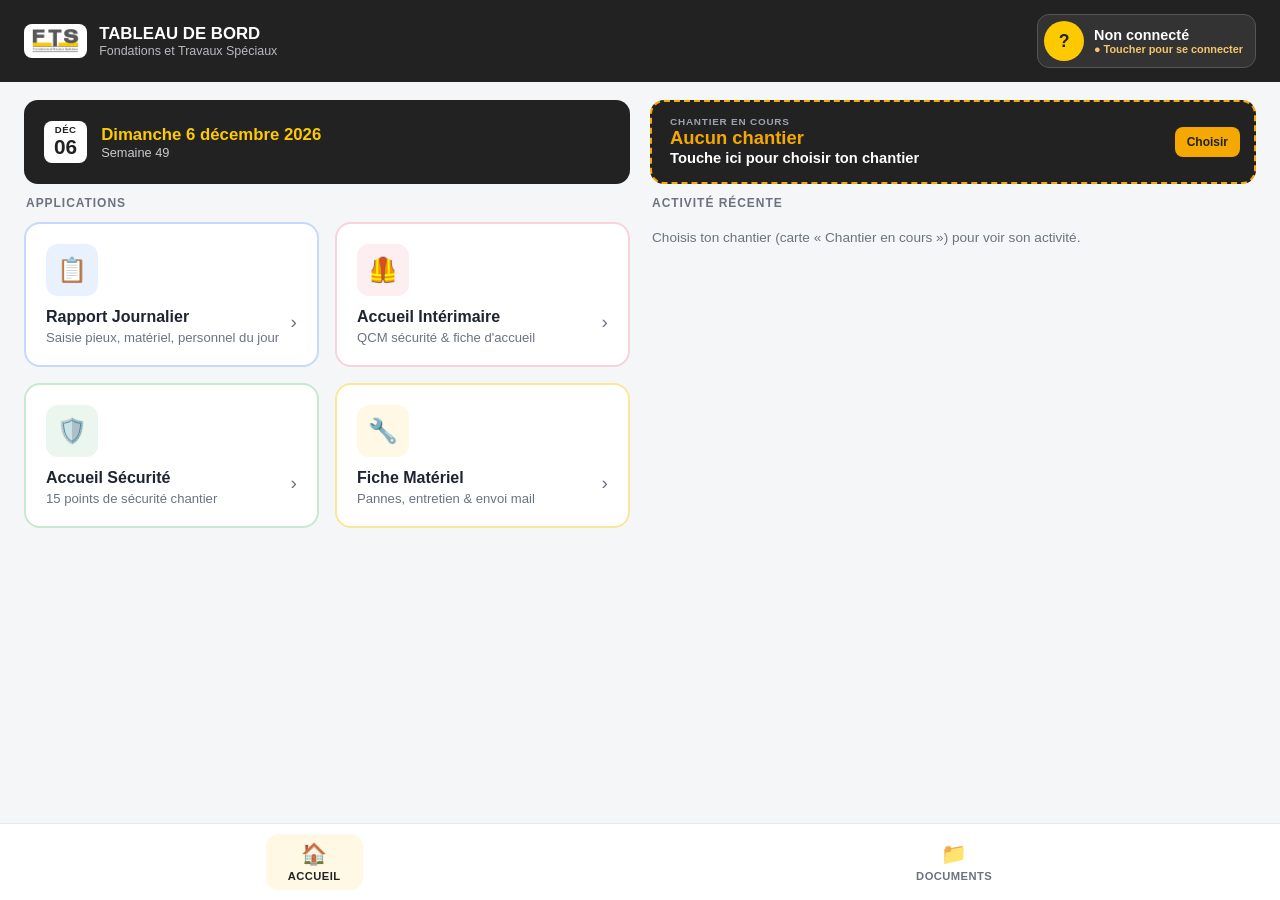
==== commit 6995a5ec: "Rapports sans réseau : boîte d’envoi sur la tablette, envoi automatique au retour du réseau" ====
--- a/index.html
+++ b/index.html
@@ -62,6 +62,8 @@
       </button>
     </div>
 
+    <div class="ac-boite" id="boiteEnvoi"></div>
+
     <div class="app-body">
       <div class="app-col-left">
         <div class="activite-title" style="margin-top:0">Applications</div>
@@ -190,6 +192,8 @@
 <script src="js/auth.js"></script>
 <script src="js/drive.js"></script>
 <script src="js/sheets.js"></script>
+<script src="js/calendar.js"></script>
+<script src="js/boite-envoi.js"></script>
 <script src="js/notifications.js"></script>
 <script src="js/documents.js"></script>
 <script src="js/dashboard.js"></script>
--- a/css/dashboard.css
+++ b/css/dashboard.css
@@ -555,7 +555,9 @@
 .ac-horsligne[hidden] { display: none; }
 
 .ac-top-row { display: grid; grid-template-columns: 1fr 1fr; gap: 20px; padding: 18px 24px 0; max-width: 1400px; margin: 0 auto; width: 100%; }
-.ac-top-row + .app-body { padding-top: 12px; }
+.ac-top-row + .app-body, .ac-boite + .app-body { padding-top: 12px; }
+.ac-boite { padding: 0 24px; max-width: 1400px; margin: 0 auto; width: 100%; }
+.ac-boite:empty { display: none; }
 .ac-chantier-card { position: relative; background: var(--anthracite); border: 2px solid #F5A800; border-radius: 14px; padding: 14px 110px 14px 18px; display: flex; flex-direction: column; justify-content: center; text-align: left; cursor: pointer; font: inherit; min-height: 84px; }
 .ac-chantier-card:active { background: #2e2e2e; }
 .ac-chantier-card .lbl { font-size: 0.62rem; font-weight: 800; letter-spacing: 0.08em; color: #9CA3AF; text-transform: uppercase; }
@@ -687,7 +689,8 @@
 
 @media (max-width: 900px) {
   .ac-top-row { padding: 14px 16px 0; gap: 12px; }
-  .ac-top-row + .app-body { padding: 12px 16px; }
+  .ac-top-row + .app-body, .ac-boite + .app-body { padding: 12px 16px; }
+  .ac-boite { padding: 0 16px; }
   .dc-wrap { padding: 12px 16px; }
   .dc { grid-template-columns: 1fr; grid-template-rows: auto 1fr; }
   .dc-side { display: flex; gap: 6px; overflow-x: auto; border-right: 0; border-bottom: 1px solid #E2E5EA; }
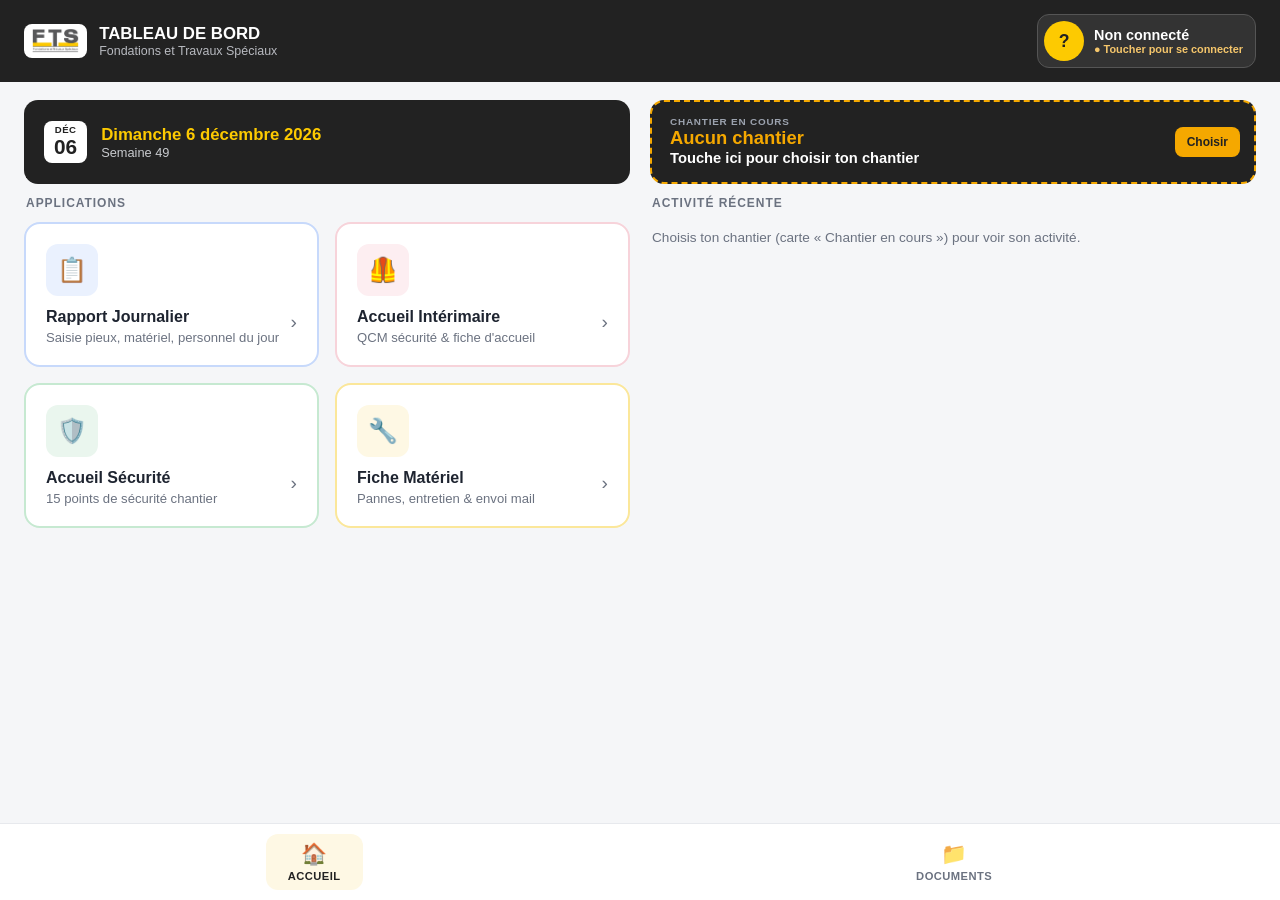
==== commit 4763e8e4: "Tablette : stock de fin de mois pour les chefs micropieux (bandeau + saisie ciment et tubes, envoi s" ====
--- a/index.html
+++ b/index.html
@@ -93,6 +93,8 @@
             <span class="tile-chevron">›</span>
           </a>
         </div>
+        <!-- Stock de fin de mois (js/stock.js) : affiché seulement autour de la fin du mois -->
+        <div id="stockBandeau"></div>
       </div>
 
       <div class="app-col-right">
@@ -196,6 +198,9 @@
 <script src="js/boite-envoi.js"></script>
 <script src="js/notifications.js"></script>
 <script src="js/documents.js"></script>
+<script src="js/gmail.js"></script>
+<script src="js/personnel.js"></script>
+<script src="js/stock.js"></script>
 <script src="js/dashboard.js"></script>
 </body>
 </html>
--- a/css/dashboard.css
+++ b/css/dashboard.css
@@ -704,3 +704,43 @@
 @media (max-width: 640px) {
   .ac-top-row { grid-template-columns: 1fr; }
 }
+
+/* ─── Stock de fin de mois (js/stock.js) ───────────────────────── */
+#stockBandeau:empty { display: none; }
+.stk { margin-top: 16px; border-radius: 14px; padding: 14px 16px; display: flex; align-items: center; gap: 14px; border: 2px solid #F5A800; background: #FFF8E1; cursor: pointer; }
+.stk .ic { font-size: 30px; flex: none; }
+.stk b { display: block; font-size: 15px; color: var(--text-main); }
+.stk .t { display: block; font-size: 12.5px; color: #7A5200; margin-top: 2px; line-height: 1.35; }
+.stk .go { margin-left: auto; background: #F5A800; color: #1E1E1E; font-weight: 800; border-radius: 10px; padding: 11px 16px; font-size: 14px; white-space: nowrap; flex: none; }
+.stk .go.sec { background: #fff; border: 1px solid var(--border); color: var(--text-main); padding: 9px 14px; font-size: 13px; }
+.stk.rap { border-width: 1px; background: #FFFBEB; }
+.stk.retard { border-color: #C0392B; background: #FDECEA; }
+.stk.retard .t { color: #8E2A20; }
+.stk.retard .go { background: #C0392B; color: #fff; }
+.stk.ok { border-color: #3FAE63; background: #EAF6EE; }
+.stk.ok .t { color: #1E5E36; }
+.stk.ok.att { border-color: #E8B923; background: #FEF8E4; }
+.stk.ok.att .t { color: #7A5200; }
+.stk-pop { max-width: 720px; }
+.stk-pop .pop-h small { display: block; color: var(--fts-yellow); font-weight: 600; font-size: 12.5px; margin-top: 2px; }
+.stk-info { background: #FEF8E4; border-radius: 8px; padding: 8px 12px; font-size: 13px; margin-bottom: 10px; }
+.stk-sec { font-size: 11px; font-weight: 800; letter-spacing: .06em; color: var(--text-sub); margin: 4px 0 8px; }
+.stk-sec small { font-weight: 600; letter-spacing: 0; }
+.stk-row { display: flex; align-items: center; gap: 14px; padding: 4px 0; }
+.stk-row .n { flex: 1; font-size: 15px; font-weight: 700; }
+.stk-row .n small { display: block; color: var(--text-sub); font-weight: 500; font-size: 12px; }
+.stk-st { display: inline-flex; align-items: center; border: 1px solid var(--border); border-radius: 10px; overflow: hidden; background: #fff; }
+.stk-st button { width: 46px; height: 44px; border: 0; background: #F5F6F8; font-size: 22px; font-weight: 700; color: var(--text-main); cursor: pointer; touch-action: manipulation; }
+.stk-st button:active { background: #E7E9ED; }
+.stk-st input { width: 58px; height: 44px; border: 0; text-align: center; font-size: 19px; font-weight: 800; font-family: inherit; color: var(--text-main); }
+.stk-tb { width: 100%; border-collapse: collapse; }
+.stk-tb th { font-size: 11px; color: var(--text-sub); text-transform: uppercase; padding: 4px 6px; text-align: center; }
+.stk-tb th:first-child, .stk-tb td:first-child { text-align: left; }
+.stk-tb td { padding: 4px 6px; border-top: 1px solid #EEF0F3; text-align: center; }
+.stk-tb td:first-child { font-weight: 800; font-size: 15px; white-space: nowrap; }
+.stk-pop textarea { width: 100%; border: 1px solid var(--border); border-radius: 10px; padding: 10px; font-family: inherit; font-size: 14px; min-height: 50px; box-sizing: border-box; }
+.stk-f { padding: 12px 18px; border-top: 1px solid var(--border); display: flex; gap: 10px; align-items: center; }
+.stk-f .m { color: var(--text-sub); font-size: 12px; flex: 1; }
+.stk-b { border: 1px solid var(--border); background: #fff; border-radius: 10px; padding: 12px 18px; font-weight: 700; font-size: 15px; cursor: pointer; font-family: inherit; }
+.stk-b.p { background: var(--fts-yellow); border-color: var(--fts-yellow); }
+@media (max-width: 600px) { .stk { flex-wrap: wrap; } .stk .go { margin-left: 0; } .stk-st button { width: 38px; } .stk-st input { width: 44px; } }
